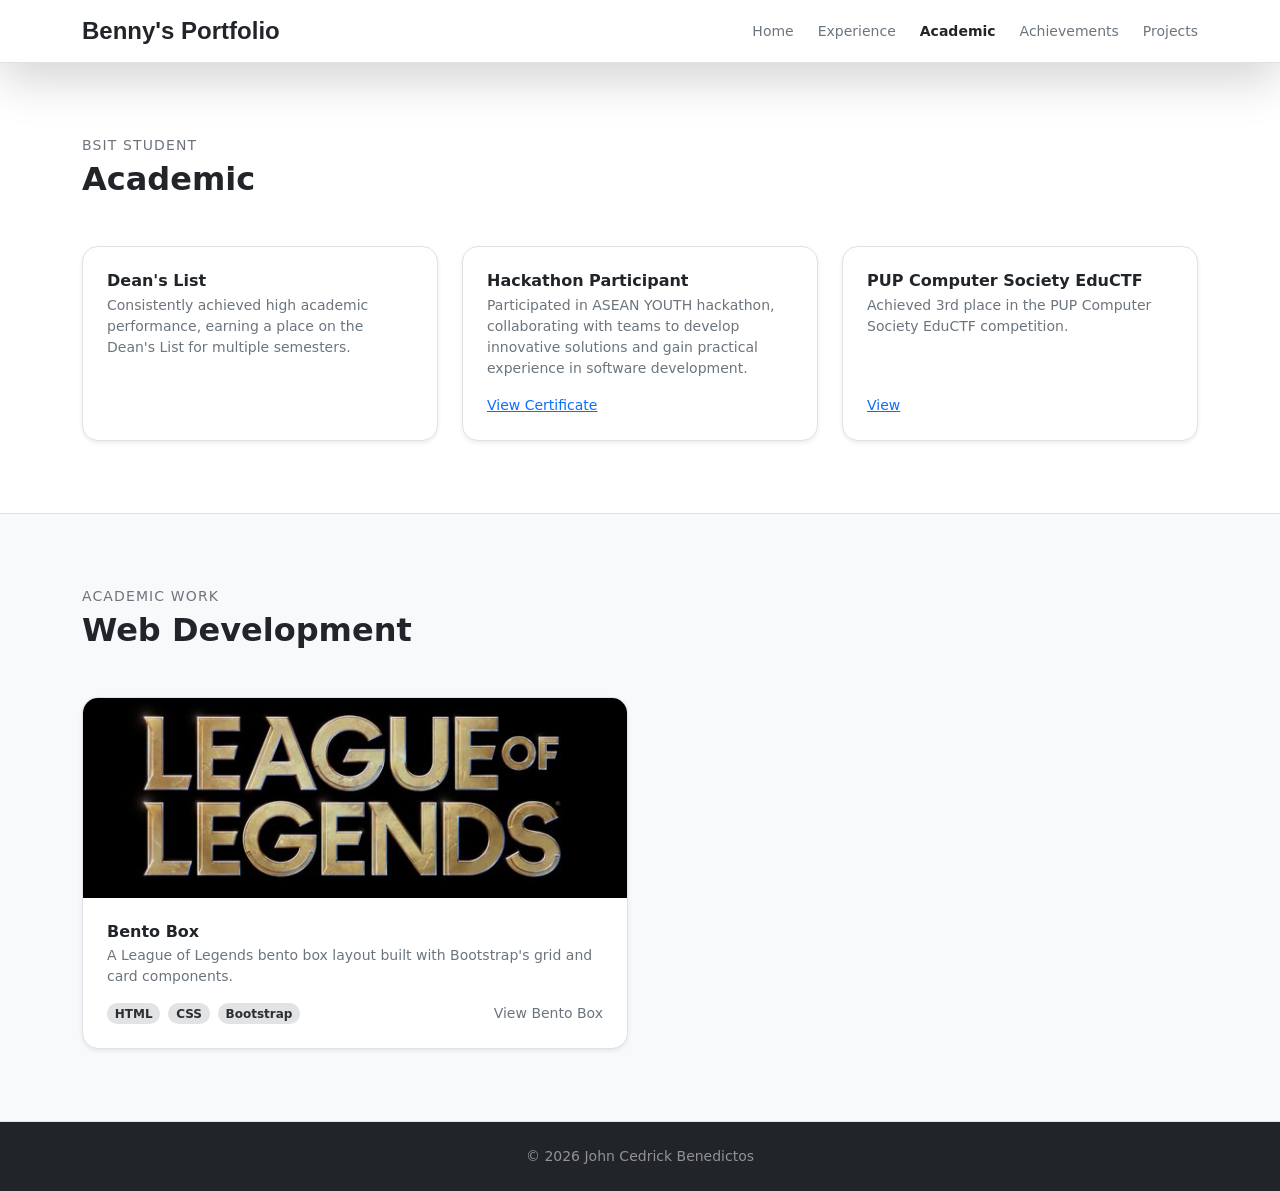
==== academic.html @ 2779a6a3 "Added New Page(academic and achievement" ====
<!DOCTYPE html>
<html lang="en">

<head>
    <meta charset="UTF-8" />
    <meta name="viewport" content="width=device-width, initial-scale=1" />
    <title>Academic | Benny's Portfolio</title>
    <link rel="icon" href="assets/img/Logo.png" />
    <link href="https://cdn.jsdelivr.net/npm/bootstrap@5.3.8/dist/css/bootstrap.min.css" rel="stylesheet" />
    <link href="assets/css/style.css" rel="stylesheet" />
</head>

<body class="bg-white d-flex flex-column min-vh-100">

    <nav class="navbar bg-white border-bottom sticky-top shadow-lg">
        <div class="container">
            <a href="index.html" class="navbar-brand fw-semibold text-dark poppins">Benny's Portfolio</a>
            <div class="d-flex flex-wrap gap-4">
                <a href="index.html" class="text-decoration-none small fw-medium text-secondary">Home</a>
                <a href="experience.html" class="text-decoration-none small fw-medium text-secondary">Experience</a>
                <a href="academic.html" class="text-decoration-none small fw-medium text-dark fw-bold">Academic</a>
                <a href="achievements.html" class="text-decoration-none small fw-medium text-secondary">Achievements</a>
                <a href="projects.html" class="text-decoration-none small fw-medium text-secondary">Projects</a>
            </div>
        </div>
    </nav>

    <main class="flex-grow-1">
        <section class="py-5 bg-white border-bottom">
            <div class="container py-4">
                <p class="text-secondary text-uppercase fw-medium small mb-1" style="letter-spacing:.08em;">BSIT Student
                </p>
                <h2 class="fw-bold mb-5">Academic</h2>
                <div class="row g-4 align-items-stretch">
                    <div class="col-md-4">
                        <div class="card border rounded-4 h-100 overflow-hidden shadow-sm">

                            <div class="card-body p-4 d-flex flex-column">
                                <h6 class="fw-semibold mb-1">Dean's List</h6>
                                <p class="text-secondary small mb-3 flex-grow-1">Consistently achieved high academic
                                    performance, earning a place on the Dean's List for multiple semesters.</p>
                            </div>
                        </div>
                    </div>
                    <div class="col-md-4">
                        <div class="card border rounded-4 h-100 overflow-hidden shadow-sm">

                            <div class="card-body p-4 d-flex flex-column">
                                <h6 class="fw-semibold mb-1">Hackathon Participant</h6>
                                <p class="text-secondary small mb-3 flex-grow-1">Participated in ASEAN YOUTH hackathon,
                                    collaborating with teams to develop innovative solutions and gain practical
                                    experience in software development.</p><a
                                    href="https://www.virtualbadge.io/certificate-validator?credential=a45b8878-f7ba-4726-ac43-d68487624191"
                                    target="_blank" rel="noopener noreferrer"
                                    class="text-decoration-underline small mt-auto">View Certificate</a>
                            </div>
                        </div>
                    </div>
                    <div class="col-md-4">
                        <div class="card border rounded-4 h-100 overflow-hidden shadow-sm">

                            <div class="card-body p-4 d-flex flex-column">
                                <h6 class="fw-semibold mb-1">PUP Computer Society EduCTF</h6>
                                <p class="text-secondary small mb-3 flex-grow-1">Achieved 3rd place in the PUP Computer
                                    Society EduCTF competition.</p><a
                                    href="https://www.facebook.com/photo/?fbid=1570860725044762&set=pcb.1570860751711426"
                                    target="_blank" rel="noopener noreferrer"
                                    class="text-decoration-underline small mt-auto">View</a>
                            </div>
                        </div>
                    </div>
                </div>
            </div>
        </section>

        <section class="py-5 bg-light border-bottom">
            <div class="container py-4">
                <p class="text-secondary text-uppercase fw-medium small mb-1" style="letter-spacing:.08em;">Academic
                    Work</p>
                <h2 class="fw-bold mb-5">Web Development</h2>
                <div class="row g-4 align-items-stretch">
                    <div class="col-md-6">
                        <div class="card border rounded-4 h-100 overflow-hidden shadow-sm">
                            <img src="assets/img/league.jpg" class="card-img-top object-fit-cover" style="height:200px;"
                                alt="Bento Box" />
                            <div class="card-body p-4 d-flex flex-column">
                                <h6 class="fw-semibold mb-1">Bento Box</h6>
                                <p class="text-secondary small mb-3 flex-grow-1">A League of Legends bento box layout
                                    built with Bootstrap's grid and card components.</p>
                                <div class="d-flex justify-content-between align-items-center mt-auto">
                                    <div class="d-flex gap-2 flex-wrap"><span
                                            class="badge bg-secondary-subtle text-secondary-emphasis rounded-pill">HTML</span><span
                                            class="badge bg-secondary-subtle text-secondary-emphasis rounded-pill">CSS</span><span
                                            class="badge bg-secondary-subtle text-secondary-emphasis rounded-pill">Bootstrap</span>
                                    </div><a href="https://jcbenedictos.github.io/academic/"
                                        class="text-secondary small text-decoration-none ms-3 text-nowrap">View Bento
                                        Box</a>
                                </div>
                            </div>
                        </div>
                    </div>
                </div>
            </div>
        </section>

    </main>

    <footer class="bg-dark py-4 text-center">
        <p class="small mb-0 text-white-50">&copy; 2026 John Cedrick Benedictos</p>
    </footer>

</body>

</html>
---- assets/css/style.css ----
.poppins {
    font-family: 'Poppins', sans-serif;
    font-size: 24px;
}

.montserrat {
    font-family: 'Montserrat', sans-serif;
    font-size: 24px;
}
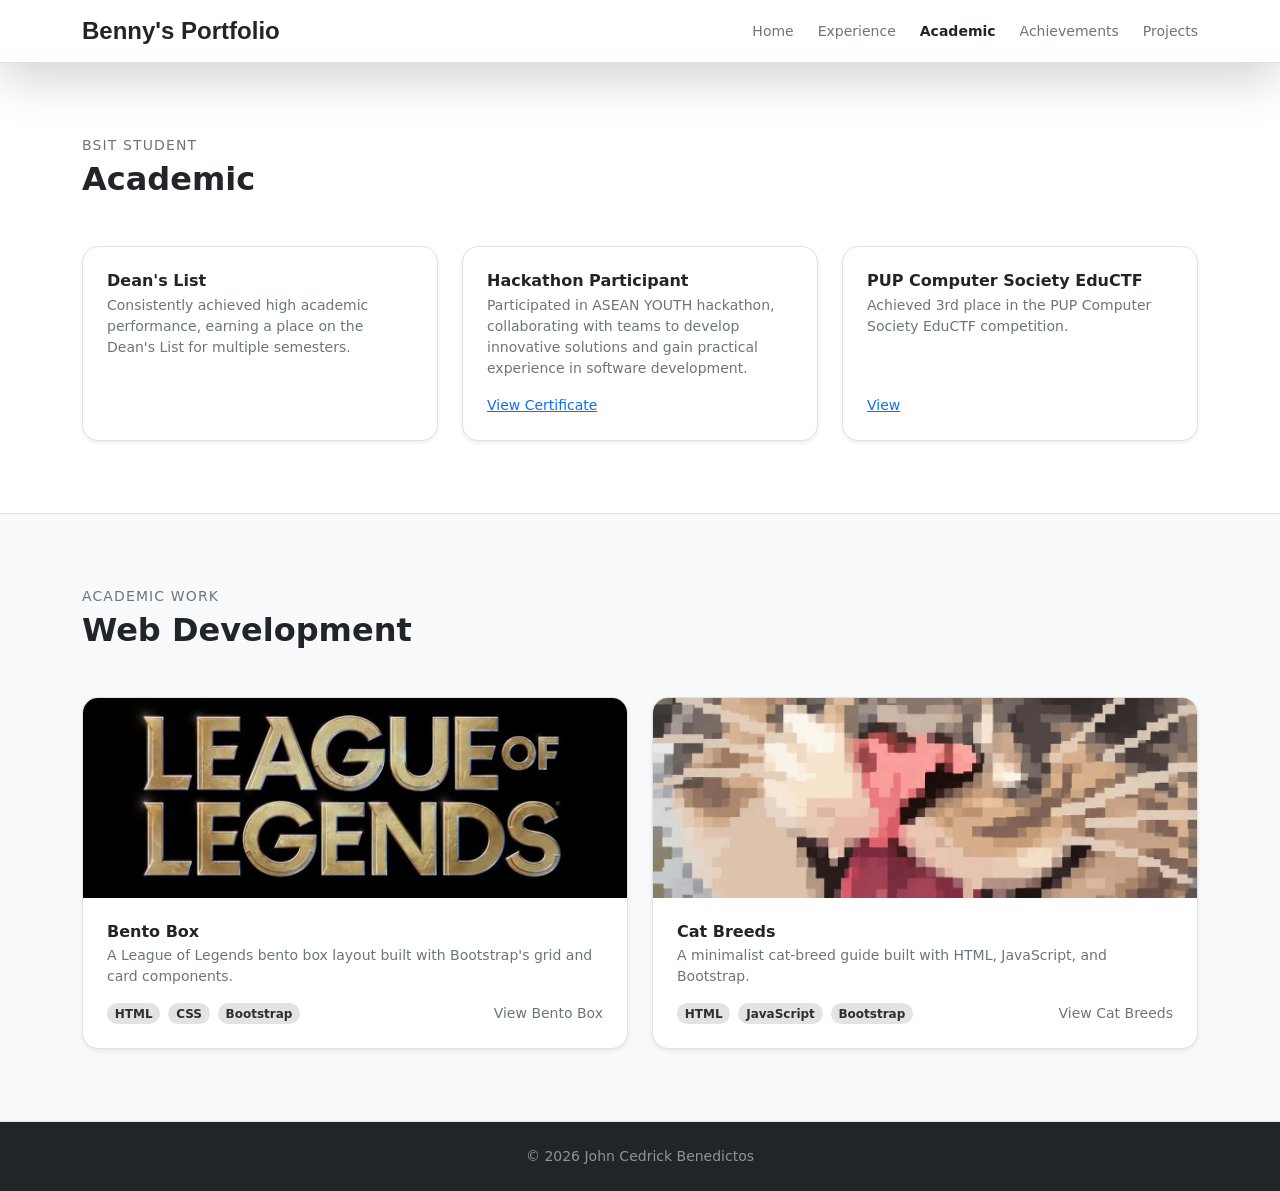
==== commit ee84c628: "added the new A02 in the academic page of portfolio" ====
--- a/academic.html
+++ b/academic.html
@@ -82,7 +82,7 @@
                     <div class="col-md-6">
                         <div class="card border rounded-4 h-100 overflow-hidden shadow-sm">
                             <img src="assets/img/league.jpg" class="card-img-top object-fit-cover" style="height:200px;"
-                                alt="Bento Box" />
+                                alt="Bento Box" loading="lazy" />
                             <div class="card-body p-4 d-flex flex-column">
                                 <h6 class="fw-semibold mb-1">Bento Box</h6>
                                 <p class="text-secondary small mb-3 flex-grow-1">A League of Legends bento box layout
@@ -92,9 +92,30 @@
                                             class="badge bg-secondary-subtle text-secondary-emphasis rounded-pill">HTML</span><span
                                             class="badge bg-secondary-subtle text-secondary-emphasis rounded-pill">CSS</span><span
                                             class="badge bg-secondary-subtle text-secondary-emphasis rounded-pill">Bootstrap</span>
-                                    </div><a href="https://jcbenedictos.github.io/academic/"
+                                    </div><a href="https://jcbenedictos.github.io/academic/A01"
                                         class="text-secondary small text-decoration-none ms-3 text-nowrap">View Bento
                                         Box</a>
+                                </div>
+                            </div>
+                        </div>
+                    </div>
+                    <div class="col-md-6">
+                        <div class="card border rounded-4 h-100 overflow-hidden shadow-sm">
+                            <img src="assets/img/posa.jpg"
+                                class="card-img-top object-fit-cover" style="height:200px;" loading="lazy" />
+                            <div class="card-body p-4 d-flex flex-column">
+                                <h6 class="fw-semibold mb-1">Cat Breeds</h6>
+                                <p class="text-secondary small mb-3 flex-grow-1">
+                                    A minimalist cat-breed guide built with HTML, JavaScript, and Bootstrap.
+                                </p>
+                                <div class="d-flex justify-content-between align-items-center mt-auto">
+                                    <div class="d-flex gap-2 flex-wrap">
+                                        <span class="badge bg-secondary-subtle text-secondary-emphasis rounded-pill">HTML</span>
+                                        <span class="badge bg-secondary-subtle text-secondary-emphasis rounded-pill">JavaScript</span>
+                                        <span class="badge bg-secondary-subtle text-secondary-emphasis rounded-pill">Bootstrap</span>
+                                    </div>
+                                    <a href="https://jcbenedictos.github.io/academic/A02"
+                                        class="text-secondary small text-decoration-none ms-3 text-nowrap">View Cat Breeds</a>
                                 </div>
                             </div>
                         </div>
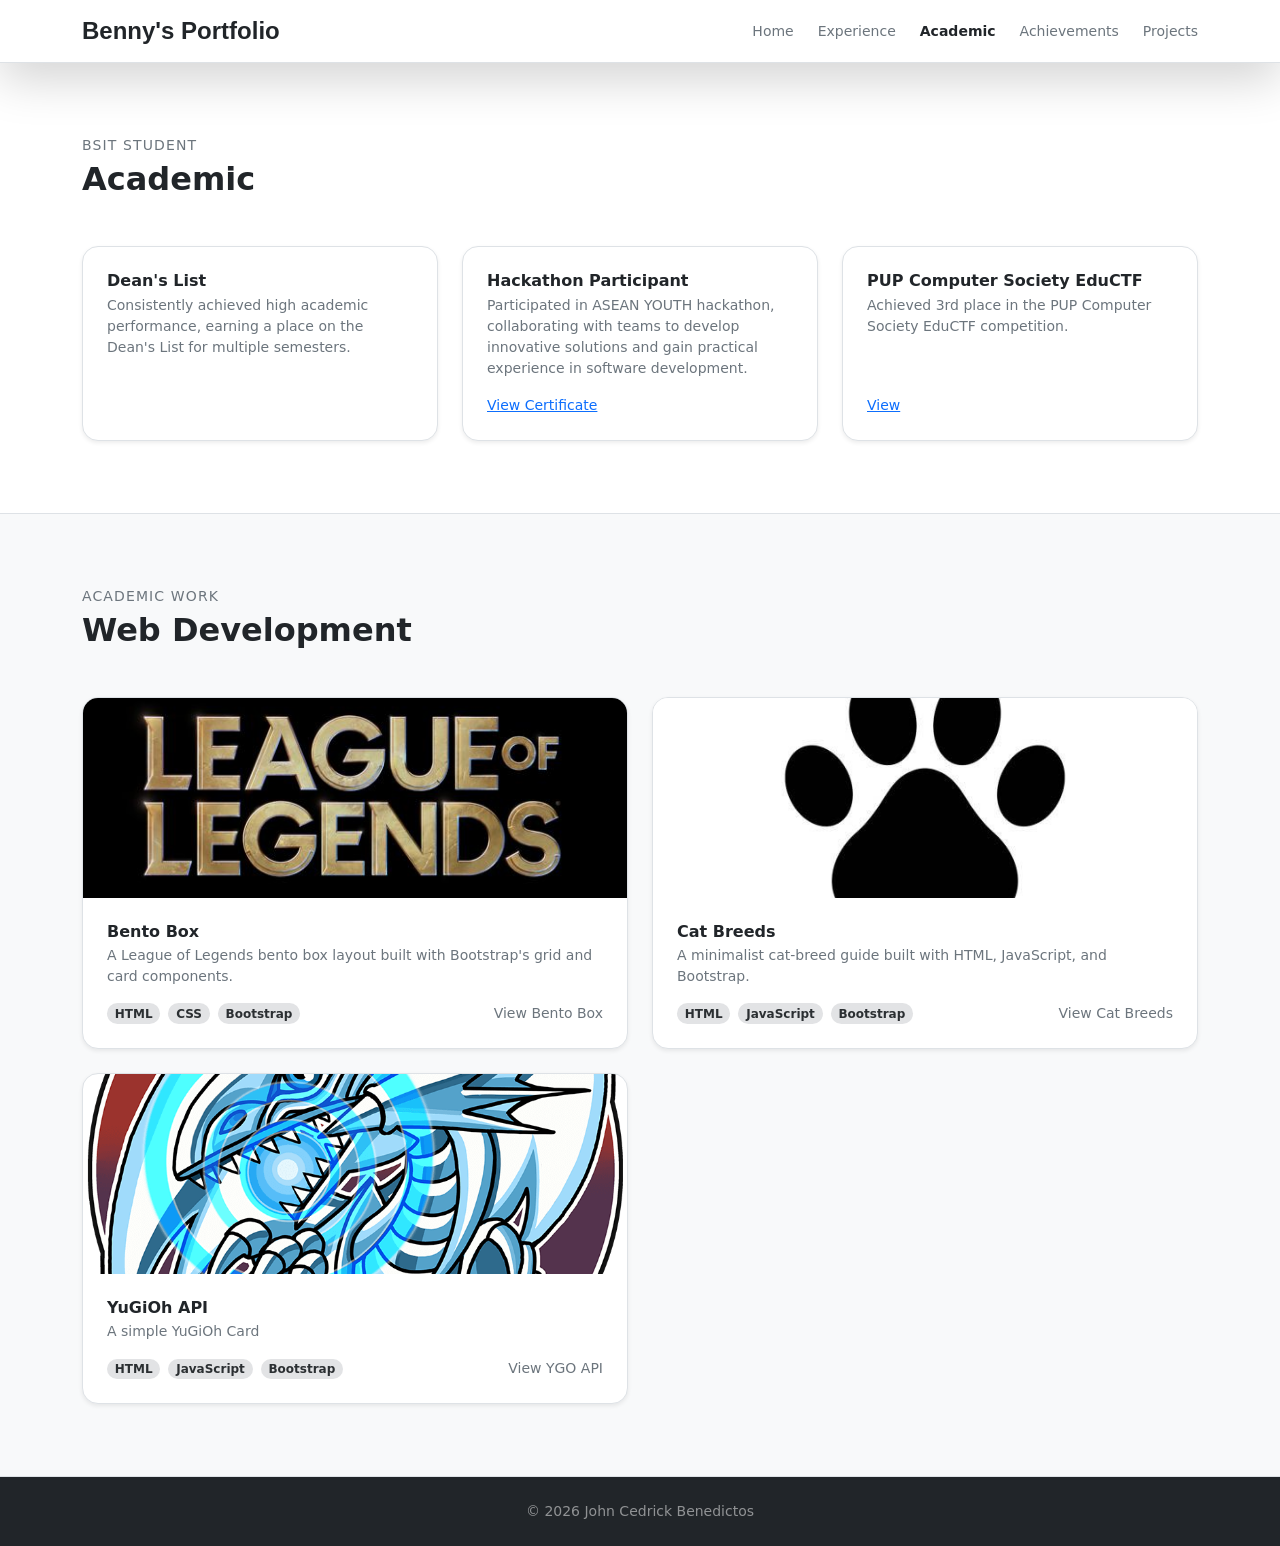
==== commit a3e9997f: "Added the A03 Connection to the Academic.html" ====
--- a/academic.html
+++ b/academic.html
@@ -120,6 +120,27 @@
                             </div>
                         </div>
                     </div>
+                    <div class="col-md-6">
+                        <div class="card border rounded-4 h-100 overflow-hidden shadow-sm">
+                            <img src="assets/img/YGO.png"
+                            class="card-img-top object-fit-cover" style="height: 200px"; loading="lazy"/>
+                            <div class="card-body p-4 d-flex flex-column">
+                                <h6 class="fw-semibold mb-1">YuGiOh API</h6>
+                                <p class="text-secondary small mb-3 flex-grow-1">
+                                    A simple YuGiOh Card
+                                </p>
+                                <div class="d-flex justify-content-between align-items-center mt-auto">
+                                    <div class="d-flex gap-2 flex-wrap">
+                                        <span class="badge bg-secondary-subtle text-secondary-emphasis rounded-pill">HTML</span>
+                                        <span class="badge bg-secondary-subtle text-secondary-emphasis rounded-pill">JavaScript</span>
+                                        <span class="badge bg-secondary-subtle text-secondary-emphasis rounded-pill">Bootstrap</span>
+                                    </div>
+                                    <a href="https://jcbenedictos.github.io/academic/A03"
+                                        class="text-secondary small text-decoration-none ms-3 text-nowrap">View YGO API</a>
+                                </div>
+                            </div>
+                        </div>
+                    </div>
                 </div>
             </div>
         </section>
